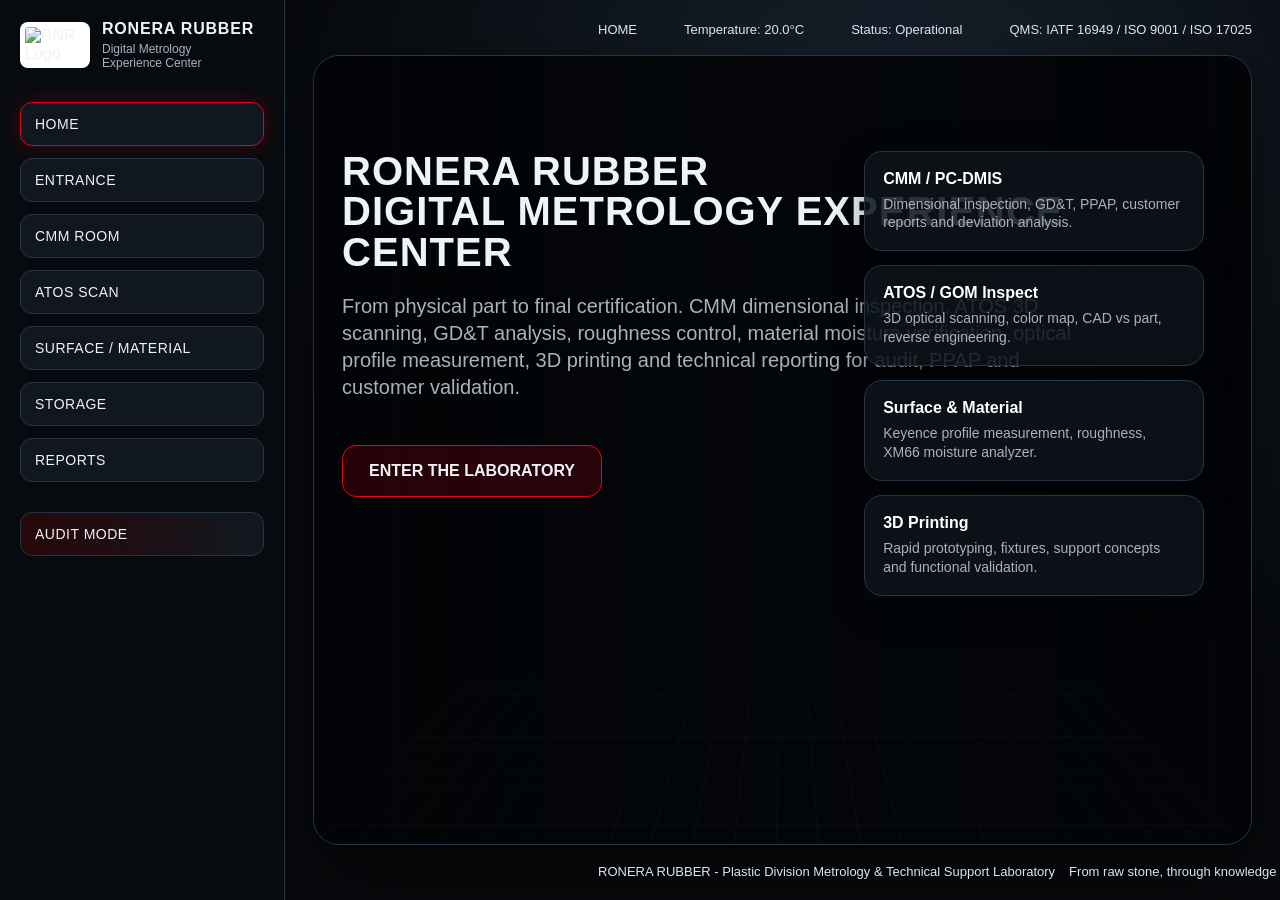
==== index.html @ 869a9077 "Add files via upload" ====
<!DOCTYPE html>
<html lang="ro">

<head>
    <meta charset="UTF-8" />
    <meta name="viewport" content="width=device-width, initial-scale=1.0" />
    <title>RNR Digital Metrology Experience Center</title>
    <link rel="stylesheet" href="style.css" />
</head>

<body>

    <aside class="sidebar">
        <div class="brand">
            <img src="assets/logo_rnr.jpg" alt="RNR Logo" />
            <div>
                <b>RONERA RUBBER</b>
                <span>Digital Metrology<br>Experience Center</span>
            </div>
        </div>

    <button class="nav active" data-scene="home">HOME</button>
    <button class="nav" data-scene="entrance">ENTRANCE</button>
    <button class="nav" data-scene="cmm">CMM ROOM</button>
    <button class="nav" data-scene="atos">ATOS SCAN</button>
    <button class="nav" data-scene="surface">SURFACE / MATERIAL</button>
    <button class="nav" data-scene="storage">STORAGE</button>
    <button class="nav" data-scene="reports">REPORTS</button>

    <button id="auditMode">AUDIT MODE</button>
  </aside>

  <main class="stage">
    <div class="hud top">
      <span id="sceneTitle">HOME</span>
      <span>Temperature: 20.0°C</span>
      <span>Status: Operational</span>
      <span>QMS: IATF 16949 / ISO 9001 / ISO 17025</span>
    </div>

    <section id="scene" class="scene"></section>

    <div class="hud bottom">
      <span>RONERA RUBBER - Plastic Division Metrology & Technical Support Laboratory</span>
      <span>From raw stone, through knowledge and precision, excellence is born!</span>
    </div>
  </main>

  <div id="modal" class="modal hidden">
    <div class="modalBox">
      <button id="closeModal">×</button>
      <h2 id="modalTitle"></h2>
      <div id="modalBody"></div>
    </div>
  </div>

  <script src="script.js"></script>
</body>
</html>
---- style.css ----
:root{
  --bg:#07090c;
  --panel:#111820;
  --line:#263646;
  --accent:#e30613;
  --text:#eef3f7;
  --muted:#a8b2bd;
}

*{box-sizing:border-box}

body{
  margin:0;
  background:radial-gradient(circle at 70% 20%,#182330,#07090c 55%);
  font-family:Arial,Helvetica,sans-serif;
  color:var(--text);
  overflow:hidden;
}

.sidebar{
  position:fixed;
  left:0;
  top:0;
  bottom:0;
  width:285px;
  background:rgba(8,12,16,.94);
  backdrop-filter:blur(16px);
  border-right:1px solid var(--line);
  padding:20px;
  z-index:5;
}

.brand{
  display:flex;
  gap:12px;
  align-items:center;
  margin-bottom:26px;
}

.brand img{
  width:70px;
  height:46px;
  object-fit:contain;
  background:#fff;
  padding:5px;
  border-radius:8px;
}

.brand b{
  display:block;
  letter-spacing:.8px;
  font-size:16px;
}

.brand span{
  display:block;
  color:var(--muted);
  font-size:12px;
  margin-top:4px;
}

.nav,
#auditMode{
  width:100%;
  margin:6px 0;
  padding:13px 14px;
  border:1px solid var(--line);
  background:#101720;
  color:var(--text);
  border-radius:12px;
  text-align:left;
  cursor:pointer;
  letter-spacing:.5px;
  font-size:14px;
}

.nav:hover,
.nav.active,
#auditMode:hover{
  border-color:var(--accent);
  box-shadow:0 0 20px rgba(227,6,19,.25);
}

#auditMode{
  margin-top:24px;
  background:linear-gradient(90deg,#27070a,#121820);
}

.stage{
  margin-left:285px;
  height:100vh;
  position:relative;
  perspective:1200px;
}

.scene{
  position:absolute;
  inset:55px 28px 55px 28px;
  border:1px solid var(--line);
  border-radius:26px;
  overflow:hidden;
  background:#0b1016;
  box-shadow:0 30px 80px rgba(0,0,0,.55);
}

.hud{
  position:absolute;
  left:313px;
  right:28px;
  height:42px;
  display:flex;
  align-items:center;
  justify-content:space-between;
  color:#dbe5ef;
  font-size:13px;
  z-index:3;
  gap:14px;
  white-space:nowrap;
}

.hud.top{top:8px}
.hud.bottom{bottom:8px}

.roomPhoto{
  position:absolute;
  inset:0;
  background-size:cover;
  background-position:center;
  filter:contrast(1.08) saturate(.94);
  transform:scale(1.01);
}

.roomPhoto:after{
  content:"";
  position:absolute;
  inset:0;
  background:
    linear-gradient(90deg,rgba(0,0,0,.46),rgba(0,0,0,.12),rgba(0,0,0,.54)),
    radial-gradient(circle at 50% 52%,transparent 0,transparent 35%,rgba(0,0,0,.45) 78%);
}

.cleanMask{
  position:absolute;
  inset:0;
  pointer-events:none;
  background:
    linear-gradient(0deg,rgba(7,9,12,.35),transparent 30%),
    radial-gradient(circle at 15% 85%,rgba(10,16,21,.55) 0 10%,transparent 22%),
    radial-gradient(circle at 80% 88%,rgba(10,16,21,.48) 0 9%,transparent 20%);
}

.hero{
  position:absolute;
  left:3%;
  top:12%;
  max-width:820px;
  z-index:2;
}

.hero h1{
  font-size:40px;
  line-height:1.02;
  margin:0 0 18px;
  letter-spacing:1px;
}

.hero p{
  font-size:20px;
  color:var(--muted);
  max-width:730px;
  line-height:1.35;
}

.enter{
  display:inline-block;
  margin-top:24px;
  padding:16px 26px;
  border:1px solid var(--accent);
  border-radius:14px;
  background:rgba(227,6,19,.16);
  cursor:pointer;
  font-weight:bold;
}

.cards{
  position:absolute;
  right:5%;
  top:12%;
  width:340px;
  display:grid;
  gap:14px;
  z-index:2;
}

.card{
  background:rgba(13,19,26,.86);
  border:1px solid var(--line);
  border-radius:18px;
  padding:18px;
  box-shadow:0 12px 35px rgba(0,0,0,.35);
}

.card b{color:#fff}

.card span{
  display:block;
  color:var(--muted);
  margin-top:7px;
  font-size:14px;
  line-height:1.35;
}

.hotspot{
  position:absolute;
  min-width:145px;
  max-width:260px;
  padding:10px 13px;
  border:1px solid rgba(255,255,255,.45);
  background:rgba(9,14,20,.78);
  border-radius:999px;
  color:#fff;
  cursor:pointer;
  box-shadow:0 0 0 0 rgba(227,6,19,.7);
  animation:pulse 1.8s infinite;
  z-index:4;
  font-size:14px;
  text-align:left;
}

.hotspot:before{
  content:"";
  display:inline-block;
  width:9px;
  height:9px;
  background:var(--accent);
  border-radius:50%;
  margin-right:8px;
}

.hotspot:hover{
  border-color:var(--accent);
  background:#121b25;
}

@keyframes pulse{
  0%{box-shadow:0 0 0 0 rgba(227,6,19,.55)}
  70%{box-shadow:0 0 0 13px rgba(227,6,19,0)}
  100%{box-shadow:0 0 0 0 rgba(227,6,19,0)}
}

.panel3d{
  position:absolute;
  right:13%;
  bottom:5%;
  width:820px;
  min-height:40px;
  transform:rotateY(-6deg);
  background:rgba(12,17,24,.88);
  border:1px solid var(--line);
  border-radius:22px;
  padding:24px 28px;
  box-shadow:0 25px 60px rgba(0,0,0,.5);
  z-index:3;
}

.panel3d h2{
  margin:0 0 12px;
  font-size:20px;
}

.panel3d p{
  color:var(--muted);
  line-height:1.55;
  font-size:18px;
  margin:0;
}

.modal{
  position:fixed;
  inset:0;
  background:rgba(0,0,0,.72);
  display:flex;
  align-items:center;
  justify-content:center;
  z-index:10;
}

.modal.hidden{display:none}

.modalBox{
  width:min(1080px,90vw);
  max-height:88vh;
  overflow:auto;
  background:#0c1218;
  border:1px solid var(--line);
  border-radius:24px;
  padding:26px;
  box-shadow:0 30px 100px rgba(0,0,0,.75);
  position:relative;
}

#closeModal{
  position:absolute;
  right:18px;
  top:14px;
  background:#1a2430;
  color:#fff;
  border:1px solid var(--line);
  border-radius:50%;
  width:38px;
  height:38px;
  font-size:22px;
  cursor:pointer;
}

.modalBox h2{margin-top:0}

.modalBox p{
  color:var(--muted);
  line-height:1.55;
  font-size:16px;
}

.modalGrid{
  display:grid;
  grid-template-columns:1.2fr .8fr;
  gap:20px;
  align-items:start;
}

.modalGrid img{
  width:100%;
  border-radius:16px;
  border:1px solid var(--line);
}

.gallery{
  display:grid;
  grid-template-columns:repeat(3,1fr);
  gap:14px;
  margin-top:14px;
}

.gallery img{
  width:100%;
  aspect-ratio:16/10;
  object-fit:cover;
  border-radius:14px;
  border:1px solid var(--line);
  cursor:pointer;
}

.linkBtn{
  display:inline-block;
  margin:8px 8px 0 0;
  padding:12px 16px;
  border:1px solid var(--accent);
  border-radius:12px;
  color:#fff;
  text-decoration:none;
  background:rgba(227,6,19,.13);
  font-weight:bold;
}

.reportFrame{
  width:100%;
  height:620px;
  border:1px solid var(--line);
  border-radius:16px;
  background:#fff;
}

.floorGrid{
  position:absolute;
  inset:0;
  background:
    linear-gradient(rgba(255,255,255,.035) 1px,transparent 1px),
    linear-gradient(90deg,rgba(255,255,255,.035) 1px,transparent 1px);
  background-size:42px 42px;
  transform:perspective(900px) rotateX(62deg) translateY(240px);
  transform-origin:bottom;
  opacity:.75;
}

.homeBg{
  position:absolute;
  inset:0;
  background:
    linear-gradient(90deg,rgba(7,9,12,.96),rgba(7,9,12,.78),rgba(7,9,12,.94)),
    url('assets/cmm_room_clean.png') center/cover;
  filter:saturate(.8) contrast(1.05);
}

@media(max-width:1000px){
  .sidebar{width:220px}
  .stage{margin-left:220px}
  .hud{left:240px;font-size:11px}
  .hero h1{font-size:10px}
  .cards{display:none}
  .panel3d{left:1%;right:1%;bottom:5%;width:auto}
  .modalGrid{grid-template-columns:1fr}
  .gallery{grid-template-columns:1fr}
}
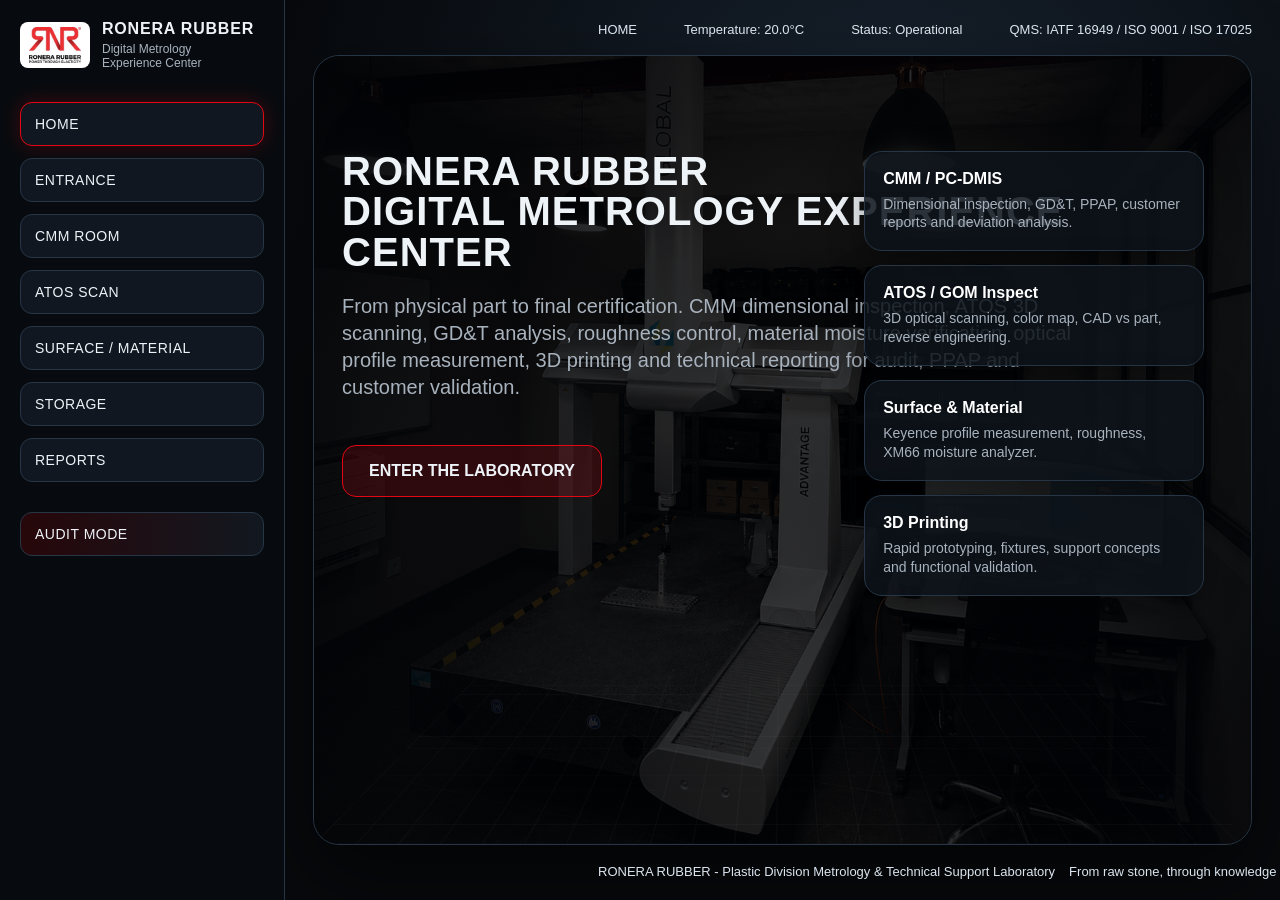
==== commit 8485c0cb: "Update index.html" ====
--- a/index.html
+++ b/index.html
@@ -5,7 +5,7 @@
     <meta charset="UTF-8" />
     <meta name="viewport" content="width=device-width, initial-scale=1.0" />
     <title>RNR Digital Metrology Experience Center</title>
-    <link rel="stylesheet" href="style.css" />
+    <link rel="stylesheet" href="style.css?v=20260713-1" />
 </head>
 
 <body>
@@ -54,6 +54,6 @@
     </div>
   </div>
 
-  <script src="script.js"></script>
+  <script src="script.js?v=20260713-2"></script>
 </body>
 </html>
--- a/style.css
+++ b/style.css
@@ -391,13 +391,797 @@
   filter:saturate(.8) contrast(1.05);
 }
 
-@media(max-width:1000px){
-  .sidebar{width:220px}
-  .stage{margin-left:220px}
-  .hud{left:240px;font-size:11px}
-  .hero h1{font-size:10px}
-  .cards{display:none}
-  .panel3d{left:1%;right:1%;bottom:5%;width:auto}
-  .modalGrid{grid-template-columns:1fr}
-  .gallery{grid-template-columns:1fr}
-}+/* ==================================================
+   TABLETA
+   ================================================== */
+
+@media screen and (max-width:1100px){
+
+  body{
+    overflow:auto;
+  }
+
+  .sidebar{
+    width:220px;
+    padding:14px;
+  }
+
+  .stage{
+    margin-left:220px;
+  }
+
+  .hud{
+    left:240px;
+    right:16px;
+    font-size:12px;
+  }
+
+  .scene{
+    inset:50px 16px 45px 16px;
+  }
+
+  .hero{
+    left:5%;
+    top:10%;
+    max-width:58%;
+  }
+
+  .hero h1{
+    font-size:38px;
+  }
+
+  .hero p{
+    font-size:17px;
+  }
+
+  .cards{
+    display:none;
+  }
+
+  .panel3d{
+    left:3%;
+    right:3%;
+    bottom:5%;
+    width:auto;
+  }
+
+  .hotspot{
+    min-width:120px;
+    max-width:220px;
+    padding:8px 11px;
+    font-size:12px;
+  }
+
+  .modalGrid{
+    grid-template-columns:1fr;
+  }
+
+  .gallery{
+    grid-template-columns:1fr 1fr;
+  }
+}
+
+
+/* ==================================================
+   TELEFON
+   ================================================== */
+
+@media screen and (max-width:900px){
+
+  html,
+  body{
+    width:100% !important;
+    max-width:100% !important;
+    min-height:100% !important;
+    overflow-x:hidden !important;
+    overflow-y:auto !important;
+  }
+
+  body{
+    display:block !important;
+  }
+
+  .sidebar{
+    position:relative !important;
+    left:auto !important;
+    top:auto !important;
+    bottom:auto !important;
+
+    width:100% !important;
+    height:auto !important;
+
+    padding:10px !important;
+
+    border-right:none !important;
+    border-bottom:1px solid var(--line) !important;
+
+    display:flex !important;
+    flex-wrap:wrap !important;
+    align-items:center !important;
+    gap:5px !important;
+  }
+
+  .brand{
+    width:100% !important;
+    margin:0 0 6px 0 !important;
+  }
+
+  .brand img{
+    width:54px !important;
+    height:38px !important;
+  }
+
+  .brand b{
+    font-size:14px !important;
+  }
+
+  .brand span{
+    font-size:11px !important;
+  }
+
+  .nav,
+  #auditMode{
+    width:auto !important;
+    flex:1 1 calc(33.333% - 6px) !important;
+
+    margin:0 !important;
+    padding:9px 5px !important;
+
+    font-size:9px !important;
+    text-align:center !important;
+    white-space:normal !important;
+  }
+
+  #auditMode{
+    margin-top:0 !important;
+  }
+
+  .stage{
+    margin-left:0 !important;
+    width:100% !important;
+    height:auto !important;
+    min-height:0 !important;
+    perspective:none !important;
+  }
+
+  .hud{
+    position:relative !important;
+
+    left:auto !important;
+    right:auto !important;
+    top:auto !important;
+    bottom:auto !important;
+
+    width:100% !important;
+    height:auto !important;
+
+    padding:7px 10px !important;
+
+    display:grid !important;
+    grid-template-columns:1fr 1fr !important;
+    gap:4px 8px !important;
+
+    font-size:9px !important;
+    white-space:normal !important;
+  }
+
+  .scene{
+    position:relative !important;
+    inset:auto !important;
+
+    width:calc(100% - 12px) !important;
+    height:auto !important;
+    min-height:650px !important;
+
+    margin:6px !important;
+
+    border-radius:16px !important;
+    overflow:hidden !important;
+  }
+
+  .roomPhoto{
+    position:absolute !important;
+    inset:0 !important;
+
+    width:100% !important;
+    height:100% !important;
+
+    background-size:cover !important;
+    background-position:center !important;
+    background-repeat:no-repeat !important;
+
+    transform:none !important;
+  }
+
+  .cleanMask{
+    display:none !important;
+  }
+
+  .hero{
+    left:5% !important;
+    right:5% !important;
+    top:5% !important;
+
+    width:auto !important;
+    max-width:none !important;
+  }
+
+  .hero h1{
+    font-size:clamp(22px,7vw,32px) !important;
+    line-height:1.05 !important;
+  }
+
+  .hero p{
+    font-size:clamp(12px,3.5vw,15px) !important;
+    line-height:1.35 !important;
+  }
+
+  .cards{
+    display:none !important;
+  }
+
+  .hotspot{
+    min-width:0 !important;
+    max-width:42% !important;
+
+    padding:6px 7px !important;
+
+    font-size:8px !important;
+    line-height:1.15 !important;
+
+    white-space:normal !important;
+    text-align:left !important;
+
+    transform:translate(-50%,-50%) !important;
+  }
+
+  .hotspot::before{
+    width:6px !important;
+    height:6px !important;
+    margin-right:4px !important;
+  }
+
+  .panel3d{
+    position:absolute !important;
+
+    left:3% !important;
+    right:3% !important;
+    bottom:2% !important;
+
+    width:auto !important;
+    max-width:none !important;
+    min-height:0 !important;
+
+    padding:10px 12px !important;
+
+    transform:none !important;
+
+    border-radius:14px !important;
+  }
+
+  .panel3d h2{
+    margin:0 0 5px !important;
+
+    font-size:15px !important;
+    line-height:1.2 !important;
+
+    white-space:normal !important;
+    overflow-wrap:anywhere !important;
+  }
+
+  .panel3d p{
+    margin:0 !important;
+
+    font-size:10px !important;
+    line-height:1.35 !important;
+
+    white-space:normal !important;
+    overflow-wrap:anywhere !important;
+  }
+
+  .modalBox{
+    width:calc(100vw - 16px) !important;
+    max-height:92vh !important;
+
+    padding:16px !important;
+
+    border-radius:16px !important;
+  }
+
+  .modalGrid{
+    grid-template-columns:1fr !important;
+  }
+
+  .modalGrid img{
+    width:100% !important;
+    height:auto !important;
+    max-height:52vh !important;
+
+    object-fit:contain !important;
+  }
+
+  .gallery{
+    grid-template-columns:1fr !important;
+  }
+
+  .gallery img{
+    width:100% !important;
+    height:auto !important;
+    max-height:55vh !important;
+
+    object-fit:contain !important;
+  }
+
+  .reportFrame{
+    width:100% !important;
+    height:70vh !important;
+  }
+
+  .linkBtn{
+    display:block !important;
+    width:100% !important;
+
+    margin:8px 0 0 !important;
+
+    text-align:center !important;
+  }
+}/* ==================================================
+   CORECTIE MOBIL: PDF + TEXTUL DIN PANOU
+   ================================================== */
+
+@media screen and (max-width:900px){
+
+  .panel3d{
+    position:absolute !important;
+    left:10px !important;
+    right:10px !important;
+    bottom:10px !important;
+    width:auto !important;
+    max-width:calc(100% - 20px) !important;
+    min-width:0 !important;
+    min-height:0 !important;
+    padding:12px 14px !important;
+    transform:none !important;
+    overflow:visible !important;
+  }
+
+  .panel3d h2{
+    display:block !important;
+    width:100% !important;
+    margin:0 0 6px 0 !important;
+    padding:0 !important;
+    font-size:14px !important;
+    line-height:1.25 !important;
+    white-space:normal !important;
+    overflow:visible !important;
+    overflow-wrap:anywhere !important;
+  }
+
+  .panel3d p{
+    display:block !important;
+    width:100% !important;
+    margin:0 !important;
+    padding:0 !important;
+    font-size:10px !important;
+    line-height:1.4 !important;
+    white-space:normal !important;
+    overflow:visible !important;
+    overflow-wrap:anywhere !important;
+  }
+
+  .modalBox{
+    width:calc(100vw - 16px) !important;
+    max-width:none !important;
+    max-height:92vh !important;
+    padding:14px !important;
+    overflow-x:hidden !important;
+    overflow-y:auto !important;
+  }
+
+  .reportFrame{
+    display:block !important;
+    width:100% !important;
+    height:62vh !important;
+    min-height:480px !important;
+    margin-top:10px !important;
+    border:0 !important;
+    border-radius:10px !important;
+    background:#fff !important;
+  }
+
+  .modalBox .linkBtn{
+    display:block !important;
+    width:100% !important;
+    margin:10px 0 0 0 !important;
+    text-align:center !important;
+  }
+}/* ==================================================
+   REPARATIE DEFINITIVA TELEFON
+   ================================================== */
+
+@media screen and (max-width:1200px){
+
+  html,
+  body{
+    width:100% !important;
+    max-width:100% !important;
+    overflow-x:hidden !important;
+    overflow-y:auto !important;
+  }
+
+  body{
+    display:block !important;
+  }
+
+  /* MENIU SUS, NU IN STANGA */
+
+  .sidebar{
+    position:relative !important;
+    left:auto !important;
+    top:auto !important;
+    bottom:auto !important;
+
+    width:100% !important;
+    height:auto !important;
+
+    padding:8px !important;
+
+    display:flex !important;
+    flex-wrap:wrap !important;
+    gap:5px !important;
+
+    border-right:0 !important;
+    border-bottom:1px solid var(--line) !important;
+  }
+
+  .brand{
+    width:100% !important;
+    margin:0 0 5px 0 !important;
+  }
+
+  .brand img{
+    width:52px !important;
+    height:36px !important;
+  }
+
+  .nav,
+  #auditMode{
+    flex:1 1 calc(33.333% - 6px) !important;
+    width:auto !important;
+
+    margin:0 !important;
+    padding:8px 5px !important;
+
+    font-size:9px !important;
+    text-align:center !important;
+    white-space:normal !important;
+  }
+
+  #auditMode{
+    margin-top:0 !important;
+  }
+
+  /* ZONA PRINCIPALA PE TOATA LATIMEA */
+
+  .stage{
+    margin-left:0 !important;
+    width:100% !important;
+    height:auto !important;
+    min-height:0 !important;
+    perspective:none !important;
+  }
+
+  .hud{
+    position:relative !important;
+
+    left:auto !important;
+    right:auto !important;
+    top:auto !important;
+    bottom:auto !important;
+
+    width:100% !important;
+    height:auto !important;
+
+    padding:6px 8px !important;
+
+    display:grid !important;
+    grid-template-columns:1fr 1fr !important;
+    gap:4px 8px !important;
+
+    font-size:8px !important;
+    white-space:normal !important;
+  }
+
+  /* SCENA */
+
+  .scene{
+    position:relative !important;
+    inset:auto !important;
+
+    width:calc(100% - 12px) !important;
+    height:auto !important;
+    min-height:0 !important;
+
+    margin:6px !important;
+
+    border-radius:14px !important;
+    overflow:visible !important;
+
+    display:flex !important;
+    flex-direction:column !important;
+  }
+
+  /* IMAGINEA */
+
+  .roomPhoto{
+    position:relative !important;
+    inset:auto !important;
+
+    width:100% !important;
+    height:auto !important;
+    aspect-ratio:9 / 16 !important;
+
+    flex:none !important;
+
+    background-size:cover !important;
+    background-position:center !important;
+    background-repeat:no-repeat !important;
+
+    transform:none !important;
+
+    border-radius:14px 14px 0 0 !important;
+    overflow:hidden !important;
+  }
+
+  .cleanMask{
+    display:none !important;
+  }
+
+  /* HOTSPOTURI */
+
+  .hotspot{
+    min-width:0 !important;
+    max-width:38% !important;
+
+    padding:5px 7px !important;
+
+    font-size:8px !important;
+    line-height:1.15 !important;
+
+    white-space:normal !important;
+    text-align:left !important;
+
+    transform:translate(-50%,-50%) !important;
+  }
+
+  .hotspot::before{
+    width:6px !important;
+    height:6px !important;
+    margin-right:4px !important;
+  }
+
+  /* PANOUL DE JOS DEVINE BLOC NORMAL */
+
+  .panel3d{
+    position:relative !important;
+
+    left:auto !important;
+    right:auto !important;
+    top:auto !important;
+    bottom:auto !important;
+
+    width:100% !important;
+    max-width:100% !important;
+    min-width:0 !important;
+    min-height:0 !important;
+
+    margin:0 !important;
+    padding:14px !important;
+
+    transform:none !important;
+
+    border-radius:0 0 14px 14px !important;
+
+    overflow:visible !important;
+    white-space:normal !important;
+  }
+
+  .panel3d h2{
+    width:100% !important;
+
+    margin:0 0 7px 0 !important;
+
+    font-size:15px !important;
+    line-height:1.25 !important;
+
+    white-space:normal !important;
+    overflow:visible !important;
+    overflow-wrap:anywhere !important;
+  }
+
+  .panel3d p{
+    width:100% !important;
+
+    margin:0 !important;
+
+    font-size:11px !important;
+    line-height:1.45 !important;
+
+    white-space:normal !important;
+    overflow:visible !important;
+    overflow-wrap:anywhere !important;
+  }
+
+  /* HOME: FARA SUPRAPUNERE */
+
+  .scene.home{
+    min-height:auto !important;
+    padding:18px !important;
+  }
+
+  .scene.home .homeBg,
+  .scene.home .floorGrid{
+    position:absolute !important;
+    inset:0 !important;
+  }
+
+  .scene.home .hero{
+    position:relative !important;
+
+    left:auto !important;
+    right:auto !important;
+    top:auto !important;
+
+    width:100% !important;
+    max-width:100% !important;
+
+    margin:0 !important;
+
+    z-index:2 !important;
+  }
+
+  .scene.home .hero h1{
+    font-size:25px !important;
+    line-height:1.05 !important;
+  }
+
+  .scene.home .hero p{
+    font-size:13px !important;
+    line-height:1.4 !important;
+  }
+
+  .scene.home .cards{
+    position:relative !important;
+
+    left:auto !important;
+    right:auto !important;
+    top:auto !important;
+
+    width:100% !important;
+
+    margin-top:18px !important;
+
+    display:grid !important;
+    grid-template-columns:1fr !important;
+    gap:9px !important;
+
+    z-index:2 !important;
+  }
+
+  .scene.home .card{
+    width:100% !important;
+    padding:12px !important;
+  }
+
+  .scene.home .card span{
+    font-size:11px !important;
+  }
+
+  /* REPORTS: FARA SUPRAPUNERE */
+
+  .scene.reports{
+    min-height:auto !important;
+    padding:18px !important;
+  }
+
+  .scene.reports .hero{
+    position:relative !important;
+
+    left:auto !important;
+    right:auto !important;
+    top:auto !important;
+
+    width:100% !important;
+    max-width:100% !important;
+
+    z-index:2 !important;
+  }
+
+  .scene.reports .hero h1{
+    font-size:23px !important;
+  }
+
+  .scene.reports .hero p{
+    font-size:12px !important;
+  }
+
+  .scene.reports .cards{
+    position:relative !important;
+
+    left:auto !important;
+    right:auto !important;
+    top:auto !important;
+
+    width:100% !important;
+
+    margin-top:16px !important;
+
+    display:grid !important;
+    grid-template-columns:1fr !important;
+    gap:8px !important;
+
+    z-index:2 !important;
+  }
+
+  /* MODAL SI PDF */
+
+  .modal{
+    padding:8px !important;
+  }
+
+  .modalBox{
+    width:calc(100vw - 16px) !important;
+    max-width:none !important;
+    max-height:92vh !important;
+
+    padding:14px !important;
+
+    overflow-x:hidden !important;
+    overflow-y:auto !important;
+  }
+
+  .modalBox h2{
+    padding-right:42px !important;
+
+    font-size:18px !important;
+    line-height:1.25 !important;
+  }
+
+  .modalBox p{
+    font-size:11px !important;
+    line-height:1.4 !important;
+  }
+
+  .modalGrid{
+    grid-template-columns:1fr !important;
+  }
+
+  .gallery{
+    grid-template-columns:1fr !important;
+  }
+
+  .reportFrame{
+    display:block !important;
+
+    width:100% !important;
+    height:65vh !important;
+    min-height:480px !important;
+
+    margin-top:10px !important;
+
+    border:0 !important;
+    border-radius:10px !important;
+
+    background:#fff !important;
+  }
+
+  .linkBtn{
+    display:block !important;
+
+    width:100% !important;
+
+    margin:8px 0 0 0 !important;
+
+    text-align:center !important;
+  }
+}
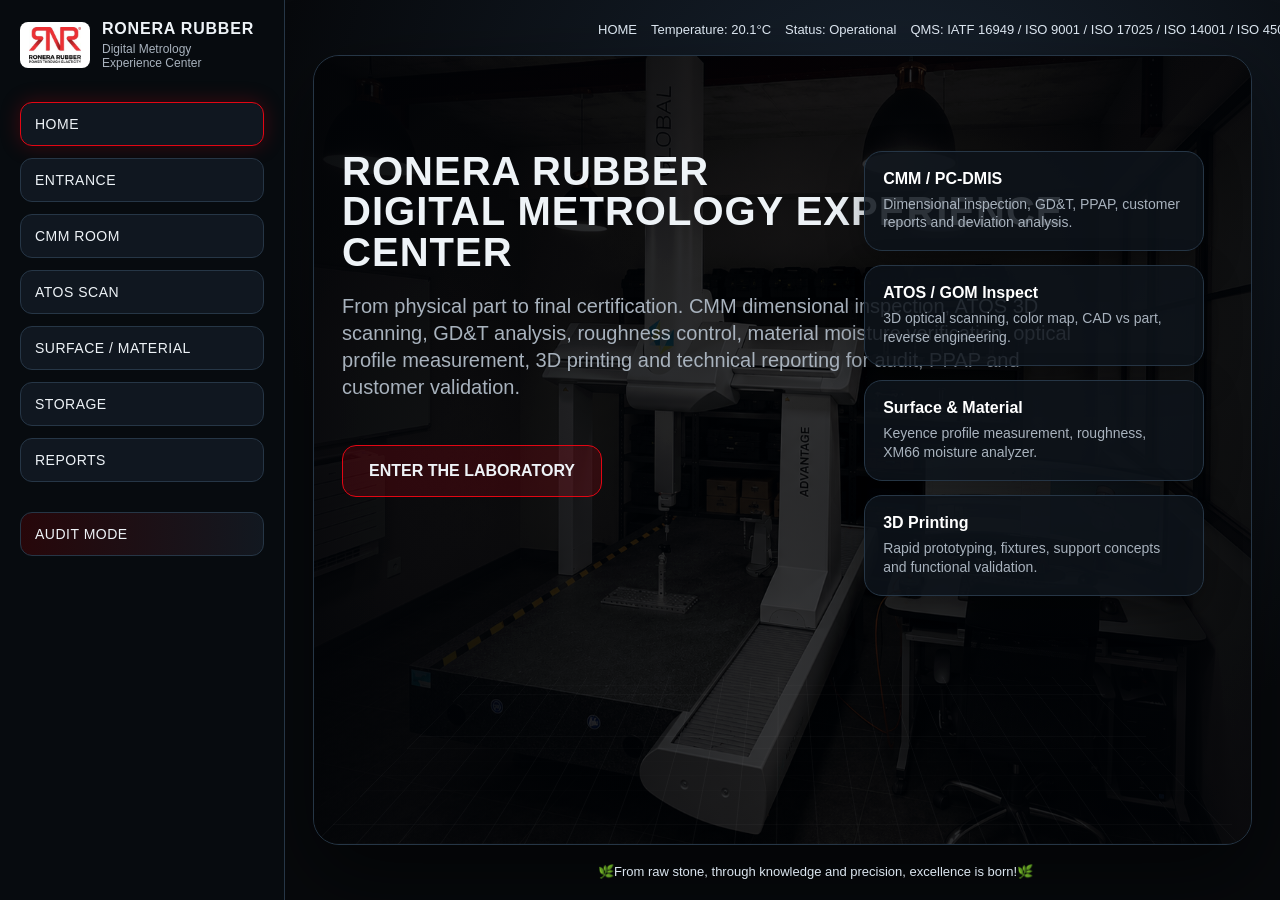
==== commit ff95e89f: "Update index.html" ====
--- a/index.html
+++ b/index.html
@@ -5,7 +5,7 @@
     <meta charset="UTF-8" />
     <meta name="viewport" content="width=device-width, initial-scale=1.0" />
     <title>RNR Digital Metrology Experience Center</title>
-    <link rel="stylesheet" href="style.css?v=20260713-1" />
+    <link rel="stylesheet" href="style.css?v=20260713-3" />
 </head>
 
 <body>
@@ -33,16 +33,15 @@
   <main class="stage">
     <div class="hud top">
       <span id="sceneTitle">HOME</span>
-      <span>Temperature: 20.0°C</span>
+      <span>Temperature: 20.1°C</span>
       <span>Status: Operational</span>
-      <span>QMS: IATF 16949 / ISO 9001 / ISO 17025</span>
+      <span>QMS: IATF 16949 / ISO 9001 / ISO 17025 / ISO 14001 / ISO 45001</span>
     </div>
 
     <section id="scene" class="scene"></section>
 
     <div class="hud bottom">
-      <span>RONERA RUBBER - Plastic Division Metrology & Technical Support Laboratory</span>
-      <span>From raw stone, through knowledge and precision, excellence is born!</span>
+      <span>🌿From raw stone, through knowledge and precision, excellence is born!🌿</span>
     </div>
   </main>
 
@@ -54,6 +53,6 @@
     </div>
   </div>
 
-  <script src="script.js?v=20260713-2"></script>
+  <script src="script.js?v=20260713-3"></script>
 </body>
 </html>
--- a/style.css
+++ b/style.css
@@ -1184,4 +1184,121 @@
 
     text-align:center !important;
   }
-}
+}/* ==================================================
+   CORECTIE FINALA MOBIL - BUTOANE + PANOU VIZIBIL
+   ================================================== */
+
+@media screen and (max-width:1200px){
+
+  /* Scenele cu fotografii */
+  .scene.photo{
+    position:relative !important;
+    width:calc(100% - 12px) !important;
+    height:calc(100svh - 185px) !important;
+    min-height:680px !important;
+    max-height:none !important;
+    margin:6px !important;
+    padding:0 !important;
+    display:block !important;
+    overflow:hidden !important;
+    border-radius:14px !important;
+  }
+
+  .scene.photo .roomPhoto{
+    position:absolute !important;
+    inset:0 !important;
+    width:100% !important;
+    height:100% !important;
+    aspect-ratio:auto !important;
+    background-size:cover !important;
+    background-position:center !important;
+    transform:none !important;
+  }
+
+  /* Butoanele interactive */
+  .scene.photo .hotspot{
+    min-width:115px !important;
+    max-width:46% !important;
+    min-height:36px !important;
+
+    padding:9px 11px !important;
+
+    font-size:11px !important;
+    font-weight:600 !important;
+    line-height:1.2 !important;
+
+    display:flex !important;
+    align-items:center !important;
+
+    white-space:normal !important;
+    text-align:left !important;
+
+    transform:translate(-50%,-50%) !important;
+
+    border-width:1px !important;
+    z-index:30 !important;
+  }
+
+  .scene.photo .hotspot::before{
+    flex:0 0 auto !important;
+    width:8px !important;
+    height:8px !important;
+    margin-right:7px !important;
+  }
+
+  /* Textul descriptiv rămâne vizibil peste baza imaginii */
+  .scene.photo .panel3d{
+    position:absolute !important;
+
+    left:10px !important;
+    right:10px !important;
+    top:auto !important;
+    bottom:10px !important;
+
+    width:auto !important;
+    max-width:none !important;
+    min-width:0 !important;
+    min-height:0 !important;
+
+    margin:0 !important;
+    padding:13px 15px !important;
+
+    transform:none !important;
+
+    background:rgba(8,13,19,.94) !important;
+    border-radius:14px !important;
+
+    overflow:visible !important;
+    z-index:25 !important;
+  }
+
+  .scene.photo .panel3d h2{
+    display:block !important;
+    width:100% !important;
+
+    margin:0 0 6px 0 !important;
+    padding:0 !important;
+
+    font-size:15px !important;
+    line-height:1.25 !important;
+
+    white-space:normal !important;
+    overflow:visible !important;
+    overflow-wrap:anywhere !important;
+  }
+
+  .scene.photo .panel3d p{
+    display:block !important;
+    width:100% !important;
+
+    margin:0 !important;
+    padding:0 !important;
+
+    font-size:11px !important;
+    line-height:1.4 !important;
+
+    white-space:normal !important;
+    overflow:visible !important;
+    overflow-wrap:anywhere !important;
+  }
+}
